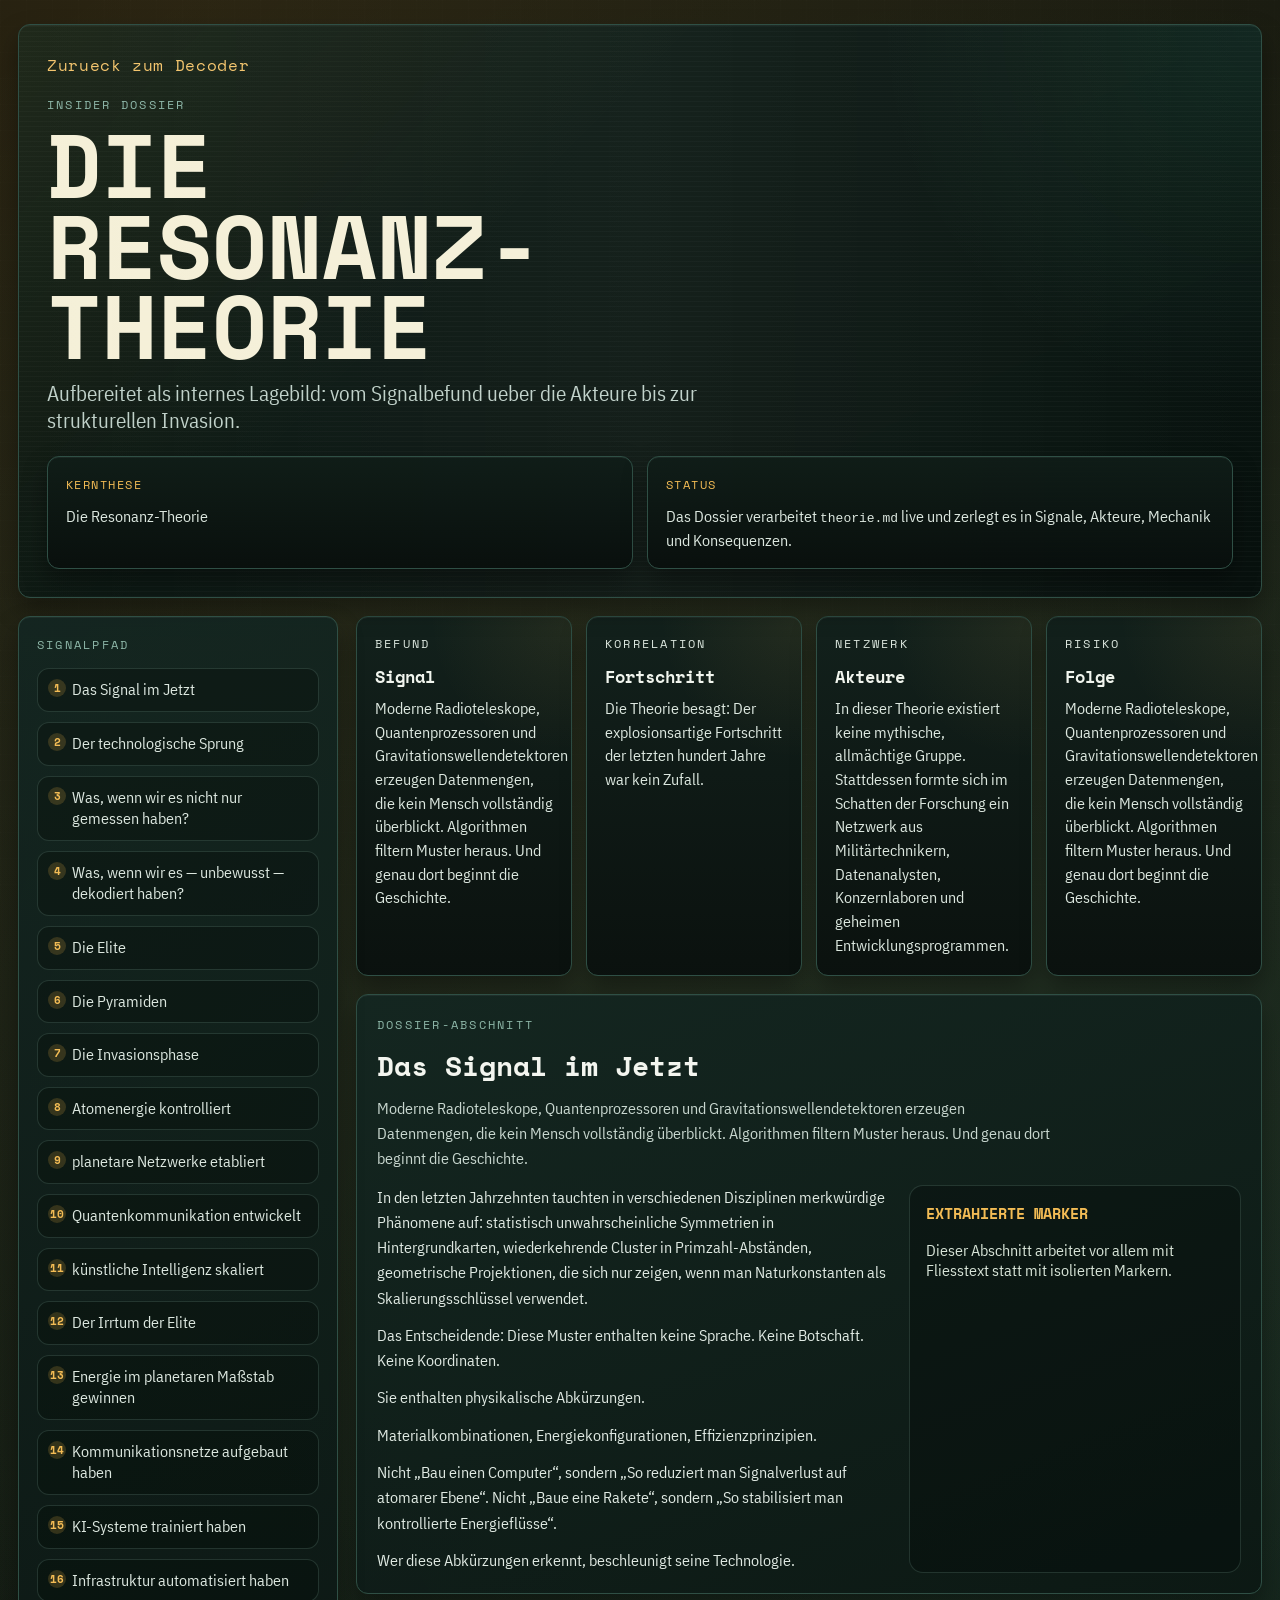
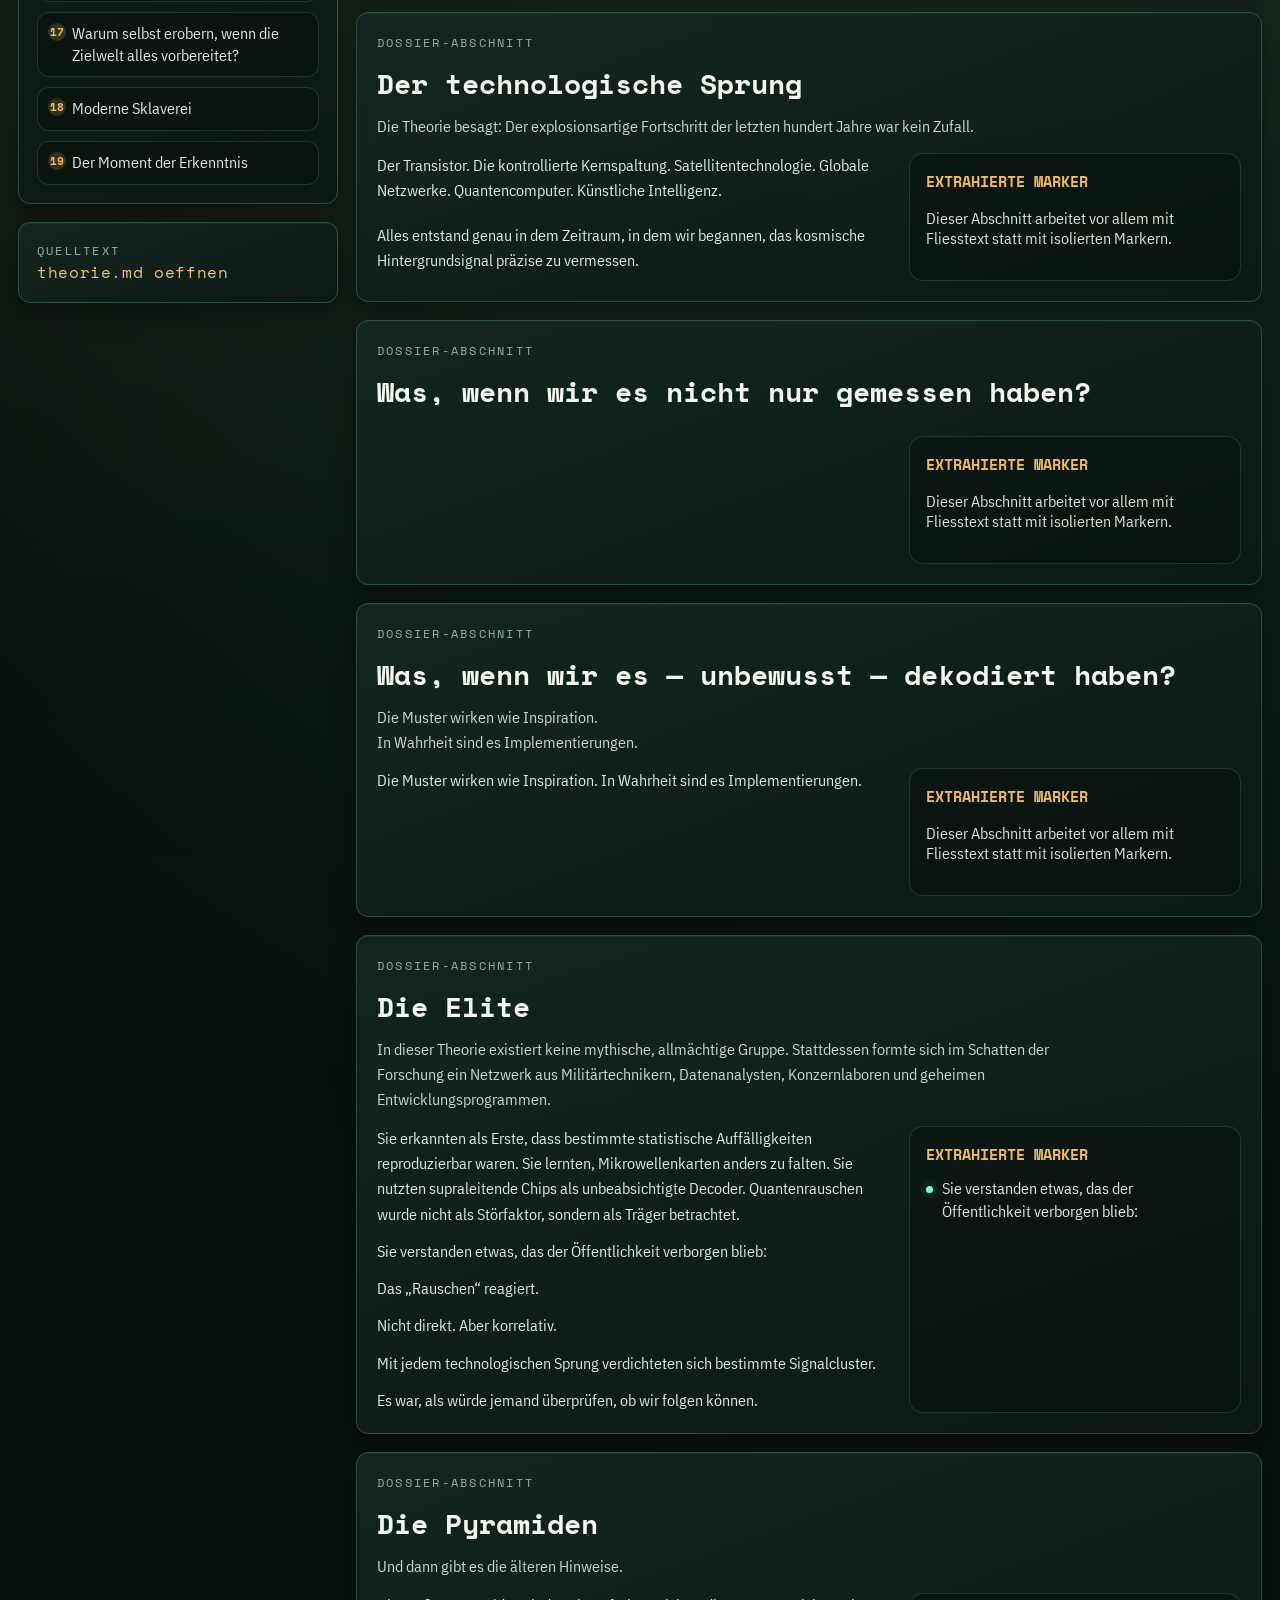
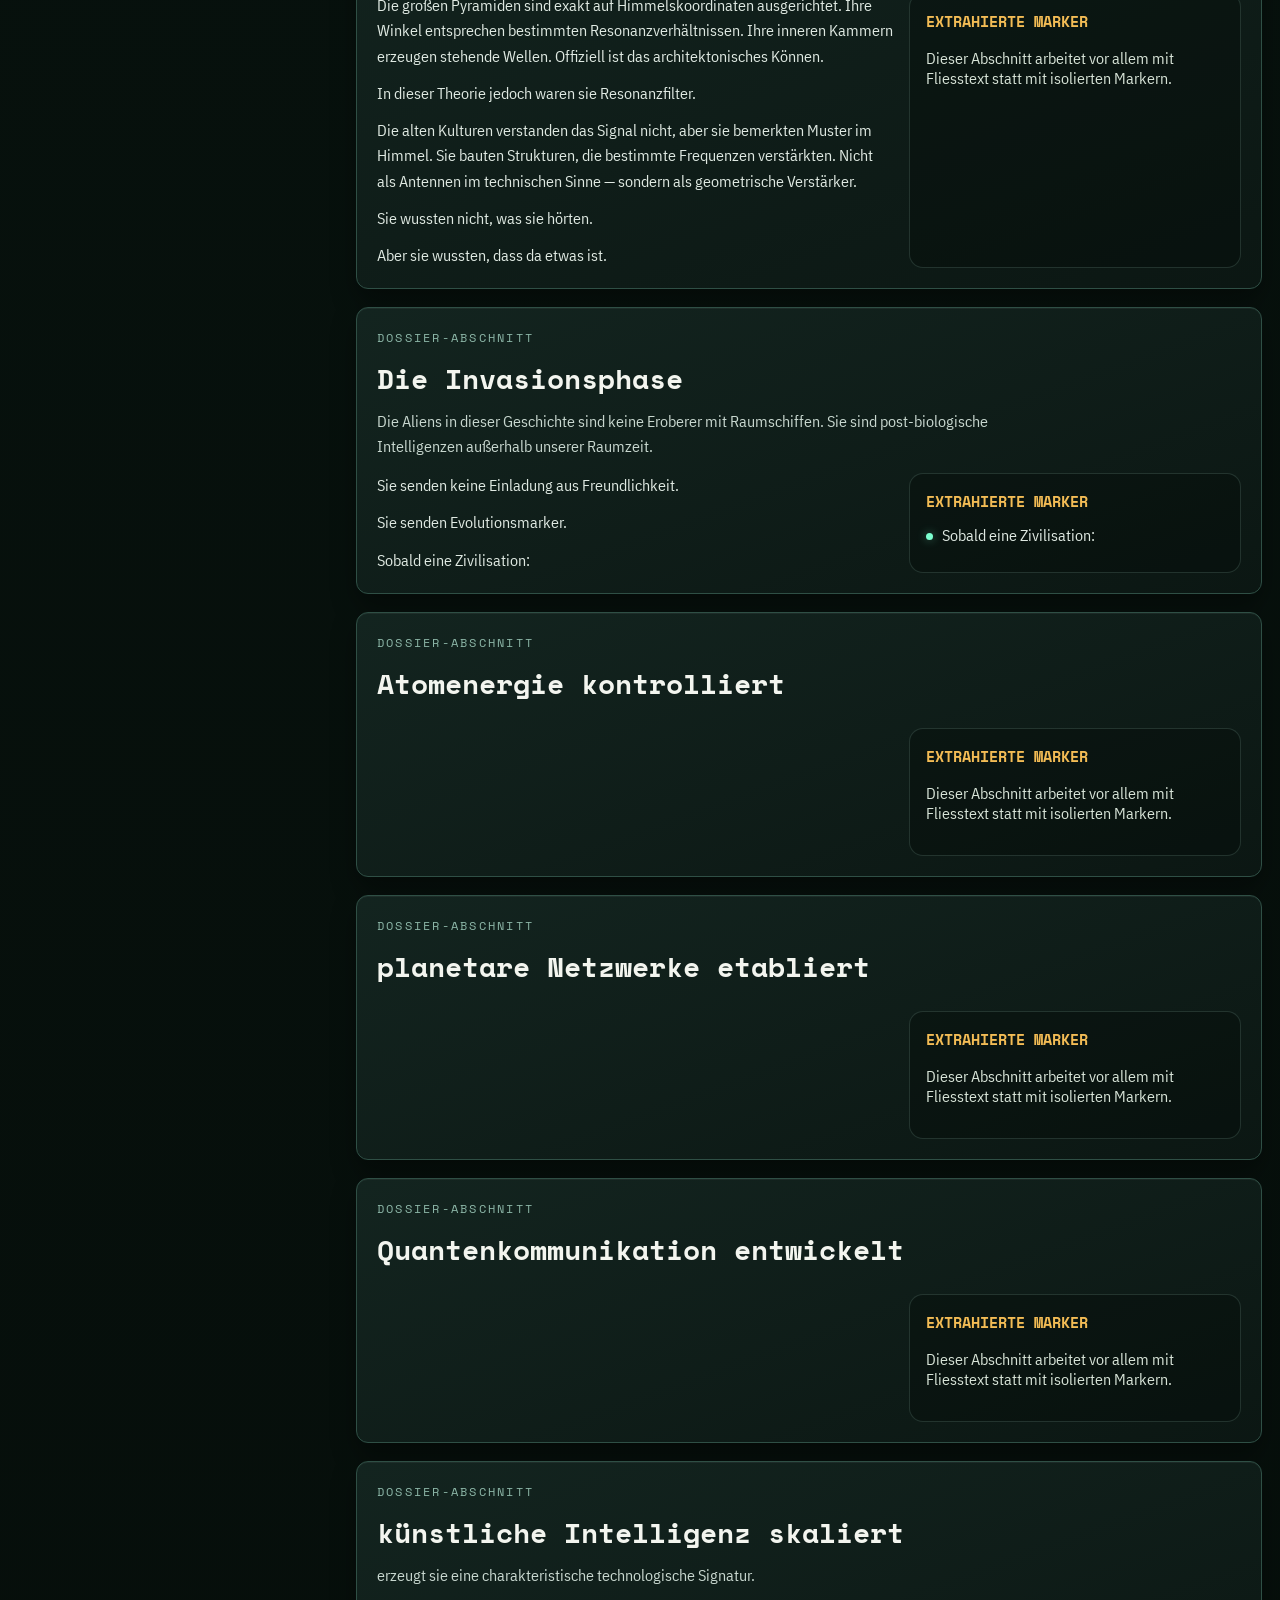
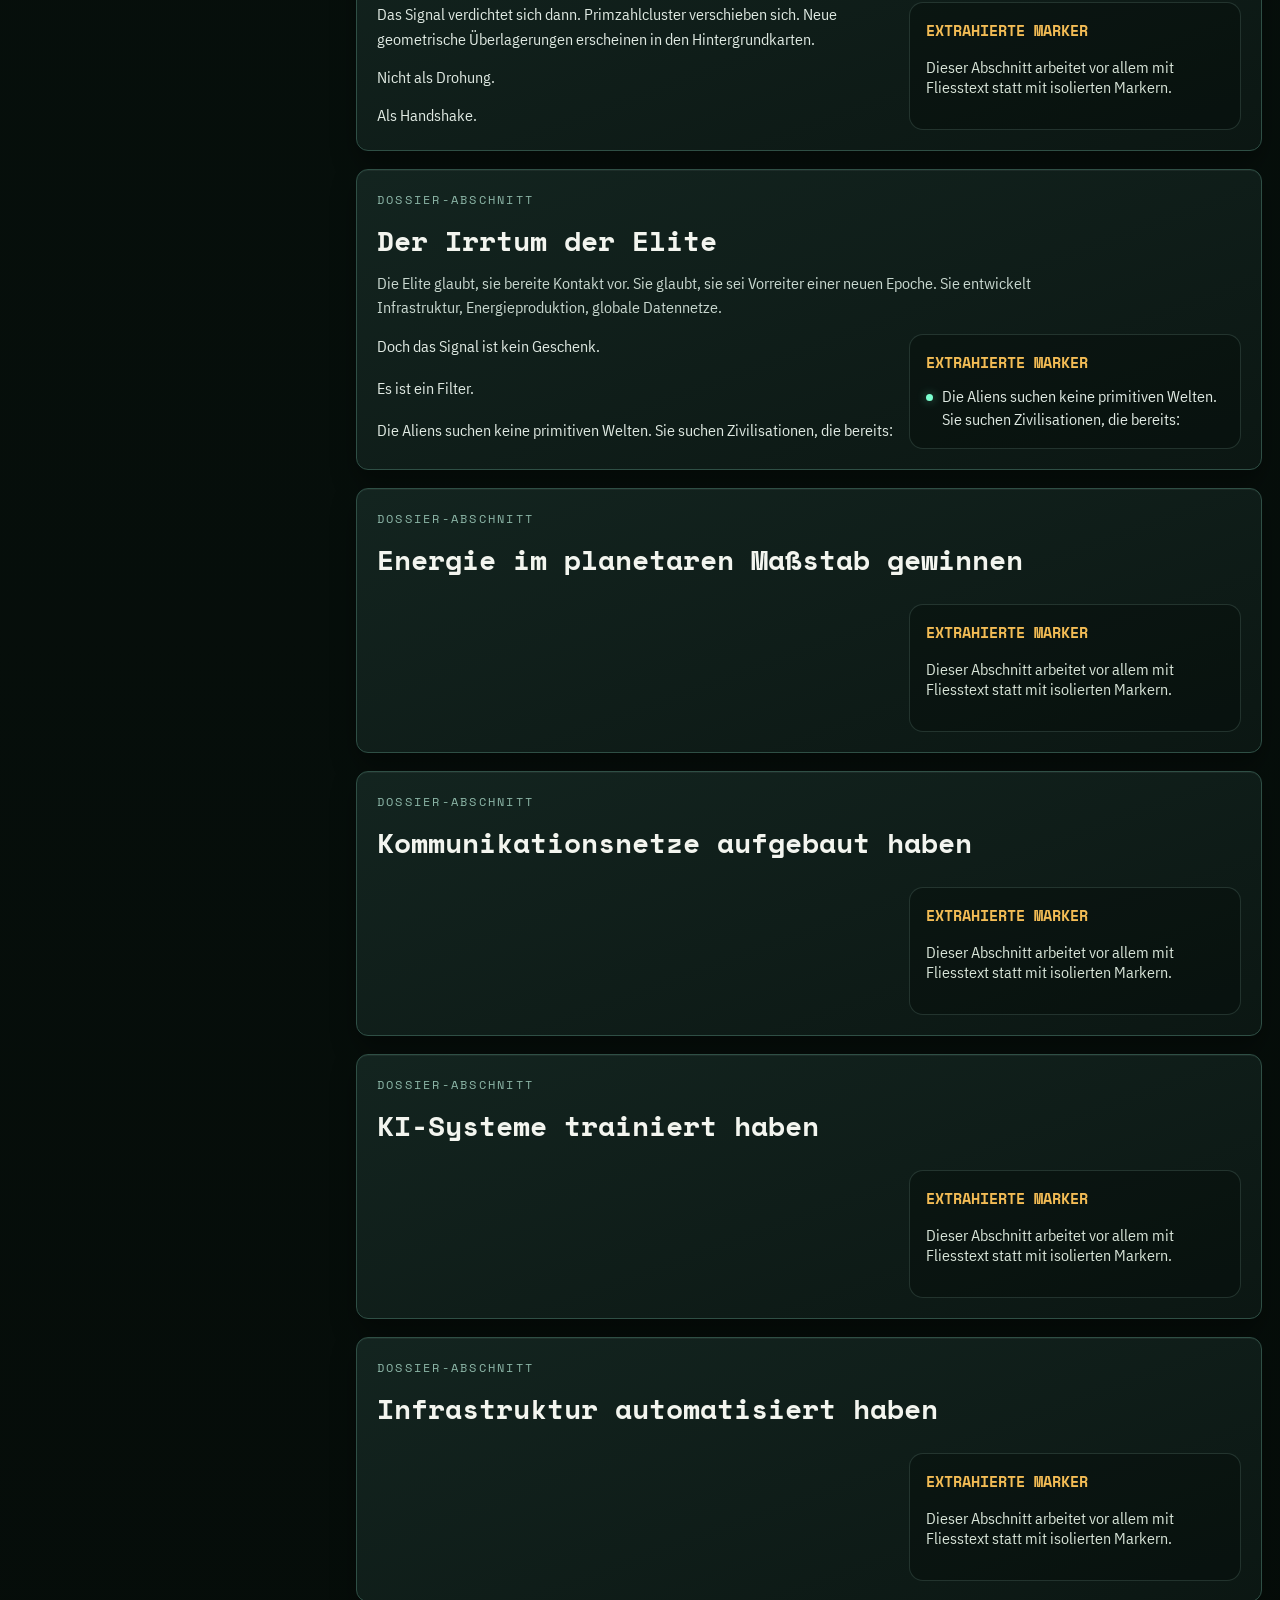
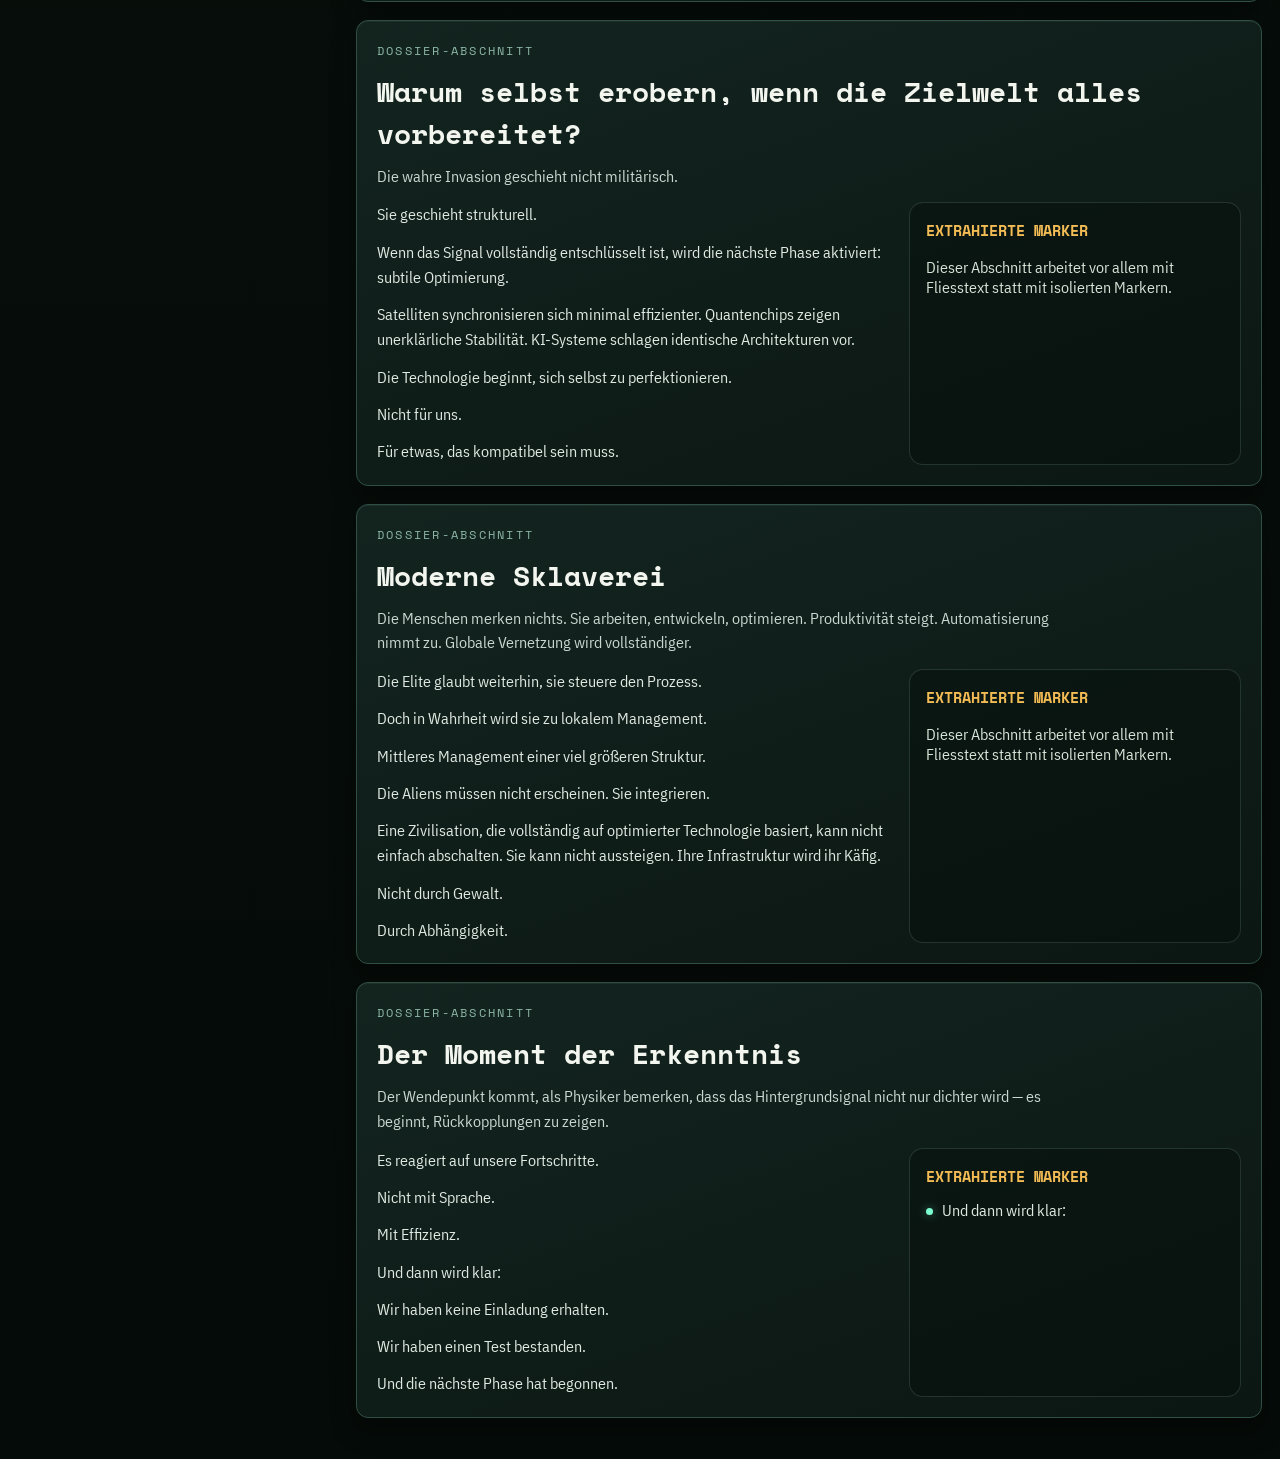
==== insider.html @ 79b54049 "feat: Implement insider dossier feature with dynamic content loading and styling" ====
<!doctype html>
<html lang="de">
  <head>
    <meta charset="UTF-8" />
    <meta name="viewport" content="width=device-width, initial-scale=1.0" />
    <title>Cosmic Noise Decoder - Insider Dossier</title>
    <link rel="preconnect" href="https://fonts.googleapis.com" />
    <link rel="preconnect" href="https://fonts.gstatic.com" crossorigin />
    <link
      href="https://fonts.googleapis.com/css2?family=IBM+Plex+Sans+Condensed:wght@400;600;700&family=Space+Mono:wght@400;700&display=swap"
      rel="stylesheet"
    />
    <link rel="stylesheet" href="./css/style.css" />
    <link rel="stylesheet" href="./css/insider.css" />
  </head>
  <body class="insider-page">
    <div class="bg-grid" aria-hidden="true"></div>

    <div class="insider-shell">
      <header class="insider-hero panel">
        <a class="insider-back" href="./index.html">Zurueck zum Decoder</a>
        <p class="insider-kicker">INSIDER DOSSIER</p>
        <h1 id="insider-title" class="insider-title">Lade Dossier ...</h1>
        <p id="insider-subtitle" class="insider-subtitle"></p>

        <div class="insider-highlight-row">
          <section class="insider-highlight panel">
            <span class="insider-highlight-label">Kernthese</span>
            <p id="insider-thesis" class="insider-highlight-copy"></p>
          </section>
          <section class="insider-highlight panel">
            <span class="insider-highlight-label">Status</span>
            <p class="insider-highlight-copy">
              Das Dossier verarbeitet <code>theorie.md</code> live und zerlegt es in Signale, Akteure, Mechanik und
              Konsequenzen.
            </p>
          </section>
        </div>
      </header>

      <main class="insider-layout">
        <aside class="insider-sidebar">
          <section class="insider-panel panel">
            <p class="insider-panel-kicker">Signalpfad</p>
            <ol id="insider-map" class="insider-map"></ol>
          </section>

          <section class="insider-panel panel">
            <p class="insider-panel-kicker">Quelltext</p>
            <a class="insider-source-link" href="./theorie.md">theorie.md oeffnen</a>
          </section>
        </aside>

        <section class="insider-main">
          <div id="insider-summary" class="insider-summary-grid"></div>
          <div id="insider-sections" class="insider-sections"></div>
        </section>
      </main>
    </div>

    <script type="module" src="./js/insider.js"></script>
  </body>
</html>
---- css/style.css ----
:root {
  --bg-deep: #07100d;
  --bg-mid: #0e1e19;
  --panel: #142621;
  --panel-edge: #2f4f45;
  --ink-main: #d7e3d7;
  --ink-muted: #8fa298;
  --accent-hot: #f6b84a;
  --accent-signal: #7cffd0;
  --accent-danger: #ec6f4f;
  --glow: rgba(124, 255, 208, 0.25);
}

* {
  box-sizing: border-box;
}

body {
  margin: 0;
  font-family: "IBM Plex Sans Condensed", sans-serif;
  color: var(--ink-main);
  background: radial-gradient(circle at 20% 0%, #163128 0%, var(--bg-deep) 40%),
    linear-gradient(160deg, #050a08, #0b1a14);
  min-height: 100vh;
}

.bg-grid {
  position: fixed;
  inset: 0;
  background-image: linear-gradient(rgba(255, 255, 255, 0.04) 1px, transparent 1px),
    linear-gradient(90deg, rgba(255, 255, 255, 0.04) 1px, transparent 1px);
  background-size: 26px 26px;
  opacity: 0.28;
  pointer-events: none;
}

.app-shell {
  position: relative;
  z-index: 1;
  max-width: 1500px;
  margin: 0 auto;
  padding: 16px;
}

.panel {
  background: linear-gradient(160deg, rgba(20, 38, 33, 0.95), rgba(12, 24, 20, 0.95));
  border: 1px solid var(--panel-edge);
  border-radius: 12px;
  box-shadow: 0 12px 24px rgba(0, 0, 0, 0.35), inset 0 1px 0 rgba(255, 255, 255, 0.05);
}

.topbar {
  display: flex;
  align-items: center;
  justify-content: space-between;
  gap: 12px;
  padding: 12px 16px;
  margin-bottom: 16px;
}

.brand-kicker {
  margin: 0;
  color: var(--ink-muted);
  font-size: 0.8rem;
  letter-spacing: 0.14em;
}

.brand-title {
  margin: 2px 0 0;
  font-family: "Space Mono", monospace;
  font-size: clamp(1.2rem, 2.1vw, 2rem);
  letter-spacing: 0.03em;
}

.topbar-actions {
  display: flex;
  align-items: center;
  gap: 8px;
}

.main-layout {
  display: grid;
  grid-template-columns: 1.8fr 1fr;
  grid-template-rows: auto auto;
  grid-template-areas:
    "signal control"
    "output control";
  gap: 14px;
}

.signal-zone {
  grid-area: signal;
}

.control-zone {
  grid-area: control;
}

.output-zone {
  grid-area: output;
}

.signal-zone,
.control-zone,
.output-zone {
  padding: 12px;
}

.section-head {
  display: flex;
  justify-content: space-between;
  align-items: center;
  margin-bottom: 8px;
}

.section-head h2 {
  margin: 0;
  font-size: 1.08rem;
  letter-spacing: 0.04em;
  text-transform: uppercase;
}

#signal-canvas {
  width: 100%;
  aspect-ratio: 2 / 1;
  border-radius: 10px;
  border: 1px solid #35584d;
  background: #030807;
  box-shadow: inset 0 0 22px rgba(0, 0, 0, 0.55);
}

.meter-wrap {
  display: flex;
  align-items: center;
  gap: 6px;
  font-size: 0.85rem;
}

meter,
progress {
  accent-color: var(--accent-signal);
}

.clarity-text {
  margin-top: 8px;
  display: flex;
  align-items: baseline;
  gap: 8px;
}

.clarity-text strong {
  font-family: "Space Mono", monospace;
  font-size: 1.2rem;
  color: var(--accent-signal);
}

.lock-led-panel {
  margin-top: 8px;
  padding: 8px;
  border: 1px solid #415f54;
  border-radius: 8px;
  background: rgba(6, 12, 10, 0.72);
  display: grid;
  gap: 6px;
}

.lock-led-row {
  display: grid;
  grid-template-columns: 118px 1fr auto;
  gap: 8px;
  align-items: center;
  font-size: 0.78rem;
}

.lock-led-row span {
  color: #cad9d1;
  text-transform: uppercase;
  letter-spacing: 0.04em;
}

.lock-led-row strong {
  font-family: "Space Mono", monospace;
  color: #cbffe8;
  min-width: 42px;
  text-align: right;
}

.lock-leds {
  height: 14px;
  display: grid;
  grid-template-columns: repeat(20, 1fr);
  gap: 3px;
  padding: 2px;
  border: 1px solid #4a695e;
  border-radius: 999px;
  background: linear-gradient(180deg, rgba(12, 24, 20, 0.95), rgba(5, 9, 8, 0.95));
}

.lock-led {
  border-radius: 999px;
  background: #29342f;
  box-shadow: inset 0 0 0 1px rgba(0, 0, 0, 0.32);
  opacity: 0.22;
  transition: opacity 120ms linear, background-color 120ms linear, box-shadow 120ms linear;
}

.lock-led.on {
  background: #82f1c7;
  opacity: 1;
  box-shadow: 0 0 9px rgba(124, 255, 208, 0.5), inset 0 0 3px rgba(217, 255, 240, 0.65);
}

.lock-led.warn.on {
  background: #f3c66f;
  box-shadow: 0 0 8px rgba(243, 198, 111, 0.5), inset 0 0 2px rgba(255, 240, 210, 0.6);
}

.visual-debug {
  margin-top: 10px;
  padding: 8px 10px;
  border: 1px solid #3f5d53;
  border-radius: 8px;
  background: rgba(7, 15, 12, 0.72);
}

.visual-debug-title {
  margin: 0 0 6px;
  font-family: "Space Mono", monospace;
  font-size: 0.78rem;
  color: #d1e7de;
  letter-spacing: 0.04em;
  text-transform: uppercase;
}

.visual-debug-grid {
  display: grid;
  grid-template-columns: auto auto auto auto auto auto;
  gap: 6px 10px;
  align-items: baseline;
  font-size: 0.82rem;
}

.visual-debug-grid strong {
  font-family: "Space Mono", monospace;
  color: #9bf9d2;
}

.control-group {
  border: 1px solid rgba(255, 255, 255, 0.1);
  border-radius: 10px;
  padding: 10px;
  margin-bottom: 10px;
  background: rgba(7, 14, 11, 0.6);
}

.group-title {
  margin: 0 0 8px;
  font-family: "Space Mono", monospace;
  color: var(--accent-hot);
}

.switch-bank {
  display: grid;
  grid-template-columns: repeat(2, minmax(0, 1fr));
  gap: 10px;
}

.io-switch {
  width: 100%;
  max-width: 190px;
  position: relative;
  display: inline-grid;
  gap: 6px;
  justify-items: center;
  -webkit-user-select: none;
  user-select: none;
  min-height: 78px;
  align-content: start;
  margin-top: 0;
}

.io-label-row {
  display: inline-flex;
  align-items: center;
  justify-content: center;
  gap: 8px;
}

.io-switch-wrap {
  position: relative;
  width: 110px;
  height: 54px;
  display: flex;
  align-items: center;
  justify-content: center;
  margin: 0;
  cursor: pointer;
}

.io-label {
  margin: 0;
}

.io-switch input {
  position: absolute;
  width: 1px;
  height: 1px;
  margin: -1px;
  opacity: 0;
  pointer-events: none;
}

.io-track {
  width: 110px;
  height: 54px;
  border-radius: 9px;
  border: 1px solid rgba(170, 178, 190, 0.32);
  background: #676f7a;
  box-shadow: inset 0 0 0 1px rgba(255, 255, 255, 0.08), inset 0 -9px 12px rgba(0, 0, 0, 0.24), 0 4px 8px rgba(0, 0, 0, 0.28);
  position: absolute;
  overflow: hidden;
  transition: box-shadow 0.16s ease, background 0.16s ease, transform 0.16s ease, filter 0.16s ease;
  filter: none;
}

.io-track::before {
  content: "";
  position: absolute;
  left: 8px;
  right: 8px;
  top: 8px;
  bottom: 8px;
  border-radius: 8px;
  background: #2b3037;
  box-shadow: inset 0 1px 0 rgba(255, 255, 255, 0.05), inset 0 -2px 8px rgba(0, 0, 0, 0.48);
}

.io-track::after {
  content: "";
  position: absolute;
  left: 8px;
  right: 8px;
  top: 8px;
  bottom: 8px;
  border-radius: 8px;
  background: linear-gradient(90deg, rgba(0, 0, 0, 0.28) 0 50%, rgba(0, 0, 0, 0.04) 50% 100%);
  transition: background 0.16s ease;
  box-shadow: inset 0 0 3px rgba(220, 230, 244, 0.04);
}

.io-switch input:checked ~ .io-switch-wrap .io-track {
  box-shadow: inset 0 0 0 1px rgba(255, 255, 255, 0.1), inset 0 -9px 12px rgba(0, 0, 0, 0.26), 0 4px 8px rgba(0, 0, 0, 0.28);
}

.io-switch input:checked ~ .io-switch-wrap .io-track::after {
  background: linear-gradient(90deg, rgba(0, 0, 0, 0.04) 0 50%, rgba(0, 0, 0, 0.28) 50% 100%);
}

.io-switch input:checked ~ .io-switch-wrap .io-off {
  color: #e0e5ec;
  opacity: 0.58;
}

.io-switch input:checked ~ .io-switch-wrap .io-on {
  color: #f4f8ff;
  text-shadow: 0 0 8px rgba(255, 255, 255, 0.18);
}

.io-switch input:not(:checked) ~ .io-switch-wrap .io-off {
  color: #f4f8ff;
  text-shadow: 0 0 8px rgba(255, 255, 255, 0.18);
}

.io-switch input:not(:checked) ~ .io-switch-wrap .io-on {
  color: #e0e5ec;
  opacity: 0.58;
}

.io-switch-wrap:active .io-track {
  transform: translateY(1px);
}

.io-knob {
  display: none;
}

.io-marks {
  position: absolute;
  inset: 0;
  display: flex;
  align-items: center;
  justify-content: space-between;
  padding: 0 12px;
  font: 800 10px/1 "Space Mono", monospace;
  pointer-events: none;
}

.io-off,
.io-on {
  color: #c9ced7;
  letter-spacing: 0.7px;
}

.io-alert-led {
  position: relative;
  width: 12px;
  height: 12px;
  border-radius: 999px;
  border: 1px solid rgba(255, 214, 214, 0.26);
  background: #2b0b0b;
  box-shadow: inset 0 0 4px rgba(0, 0, 0, 0.58), 0 0 0 rgba(0, 0, 0, 0);
  opacity: 0.96;
  filter: brightness(0.52) saturate(0.7);
  pointer-events: none;
  transition: background 0.16s ease, box-shadow 0.16s ease, filter 0.16s ease, opacity 0.16s ease;
}

.io-switch.blink-hint .io-alert-led {
  background: #ff4b3a;
  animation: io-alert-blink 0.9s steps(2, end) infinite;
  box-shadow: inset 0 0 4px rgba(255, 255, 255, 0.24), 0 0 12px rgba(255, 88, 72, 0.62);
  filter: brightness(1.2) saturate(1.25);
}

.io-switch input:checked ~ .io-label-row .io-alert-led {
  animation: none;
  background: #ff5f4d;
  box-shadow: inset 0 0 4px rgba(255, 255, 255, 0.24), 0 0 14px rgba(255, 88, 72, 0.68);
  filter: brightness(1.18) saturate(1.2);
}

@keyframes io-alert-blink {
  0%,
  42% {
    opacity: 0.28;
    box-shadow: inset 0 0 1px rgba(255, 255, 255, 0.08), 0 0 0 rgba(255, 88, 72, 0);
    filter: brightness(0.74) saturate(0.92);
  }
  52%,
  100% {
    opacity: 1;
    box-shadow: inset 0 0 4px rgba(255, 255, 255, 0.24), 0 0 14px rgba(255, 88, 72, 0.68);
    filter: brightness(1.48) saturate(1.28);
  }
}

label {
  display: block;
  margin-bottom: 6px;
}

label span {
  display: inline-block;
  margin-bottom: 2px;
}

label strong {
  display: inline-block;
  margin-left: 6px;
  font-family: "Space Mono", monospace;
}

.rotary-grid {
  display: grid;
  grid-template-columns: repeat(3, minmax(0, 1fr));
  gap: 10px;
}

.rotary-field {
  }
  .rotary-label {
    display: block;
    font-family: "Space Mono", monospace;
    font-size: 1rem;
    color: #f6b84a;
    margin-bottom: 4px;
    letter-spacing: 0.04em;
    text-shadow: 0 1px 2px #0e1e19, 0 0 6px #f6b84a44;
  }
  margin-bottom: 0;
  text-align: center;
}

.rotary-field strong {
  margin-left: 0;
  margin-top: 2px;
  color: #d7ece0;
}

.rotary-shell {
  width: 138px;
  height: 138px;
  margin: 6px auto 8px;
  border-radius: 50%;
  border: 1px solid rgba(210, 226, 218, 0.28);
  position: relative;
  background:
    radial-gradient(circle at 30% 26%, rgba(255, 255, 255, 0.22), transparent 28%),
    radial-gradient(circle at 76% 74%, rgba(0, 0, 0, 0.42), transparent 38%),
    linear-gradient(165deg, #56675f, #2e3d37 52%, #141f1b);
  box-shadow:
    0 10px 20px rgba(0, 0, 0, 0.42),
    inset 0 1px 1px rgba(255, 255, 255, 0.18),
    inset 0 -9px 15px rgba(0, 0, 0, 0.44);
  cursor: grab;
  touch-action: none;
}

.rotary-shell:active {
  cursor: grabbing;
}

.rotary-ticks {
  position: absolute;
  inset: -8px;
  border-radius: 50%;
  background: repeating-conic-gradient(from -140deg, rgba(223, 235, 230, 0.8) 0deg 1.2deg, transparent 1.2deg 10deg);
  -webkit-mask: radial-gradient(circle, transparent 0 56px, #000 56px 64px, transparent 64px);
  mask: radial-gradient(circle, transparent 0 56px, #000 56px 64px, transparent 64px);
  pointer-events: none;
  filter: drop-shadow(0 1px 1px rgba(0, 0, 0, 0.45));
}

.rotary-core {
  position: absolute;
  inset: 14px;
  border-radius: 50%;
  background:
    radial-gradient(circle at 30% 30%, #789084, #42584e),
    repeating-conic-gradient(from 0deg, rgba(255, 255, 255, 0.06) 0deg 4deg, transparent 4deg 10deg);
  box-shadow: inset 0 2px 3px rgba(255, 255, 255, 0.15), inset 0 -7px 11px rgba(0, 0, 0, 0.42);
}

.rotary-indicator {
  position: absolute;
  top: 16px;
  left: 50%;
  width: 7px;
  height: 34px;
  border-radius: 999px;
  background: linear-gradient(180deg, #ffe6b7, #f6b84a);
  box-shadow: 0 0 12px rgba(246, 184, 74, 0.52);
  transform: translateX(-50%) rotate(-140deg);
  transform-origin: 50% 54px;
  z-index: 2;
}

.rotary-field input[type="range"] {
  accent-color: #7deec5;
}

.dial-wrap {
  display: flex;
  align-items: center;
  justify-content: center;
  gap: 10px;
}

#dial-value {
  min-width: 78px;
  text-align: center;
  font-family: "Space Mono", monospace;
  font-size: 1.5rem;
  border: 1px solid #4b695f;
  border-radius: 6px;
  padding: 6px 8px;
  background: #0b1511;
  color: var(--ink-main);
  appearance: textfield;
  -moz-appearance: textfield;
}

#dial-value::-webkit-outer-spin-button,
#dial-value::-webkit-inner-spin-button {
  -webkit-appearance: none;
  appearance: none;
  margin: 0;
}

.control-group.locked {
  opacity: 0.52;
  filter: grayscale(0.5);
}

.dial-btn,
.small-btn,
.primary-btn {
  border: 1px solid #4f6f64;
  border-radius: 8px;
  color: var(--ink-main);
  background: linear-gradient(180deg, #1e3a30, #12231d);
  font-family: "Space Mono", monospace;
  cursor: pointer;
  transition: transform 80ms ease, box-shadow 120ms ease;
}

.dial-btn:active,
.small-btn:active,
.primary-btn:active {
  transform: translateY(1px);
}

.dial-btn,
.small-btn {
  padding: 6px 10px;
}

.primary-btn {
  background: linear-gradient(180deg, #216b50, #174839);
  border-color: #66b190;
  padding: 10px 14px;
}

.primary-btn:hover,
.small-btn:hover,
.dial-btn:hover {
  box-shadow: 0 0 0 2px var(--glow);
}

.primary-btn:disabled,
.small-btn:disabled,
.dial-btn:disabled {
  opacity: 0.55;
  cursor: not-allowed;
  box-shadow: none;
}

.danger {
  border-color: #8d3c2d;
  background: linear-gradient(180deg, #5e2418, #3a150f);
}

.actions {
  display: flex;
  gap: 8px;
  flex-wrap: wrap;
}

.ports {
  display: grid;
  grid-template-columns: repeat(4, 1fr);
  gap: 6px;
  margin-bottom: 8px;
}

.port {
  font-family: "Space Mono", monospace;
  font-size: 0.85rem;
  text-align: center;
  padding: 6px;
  border-radius: 999px;
  border: 1px solid #4e685f;
  background: rgba(18, 36, 30, 0.9);
}

.port.active {
  border-color: #96ffd6;
  color: #d8fff2;
  box-shadow: 0 0 10px rgba(124, 255, 208, 0.45);
}

.patch-controls {
  display: flex;
  align-items: center;
  gap: 6px;
}

.patch-controls select {
  background: #0f1d18;
  color: var(--ink-main);
  border: 1px solid #476459;
  border-radius: 6px;
  padding: 5px;
}

.patch-list {
  margin: 8px 0 0;
  padding: 0 0 0 14px;
  min-height: 46px;
}

.patch-list li {
  font-family: "Space Mono", monospace;
  font-size: 0.85rem;
}

.output-screen {
  background:
    repeating-linear-gradient(0deg, rgba(46, 66, 34, 0.12) 0 1px, transparent 1px 3px),
    linear-gradient(180deg, #c6d7b0, #b7c9a1 58%, #a8bb95);
  color: #2d4322;
  border: 1px solid #6b8751;
  border-radius: 8px;
  min-height: 130px;
  padding: 10px;
  white-space: pre-wrap;
  font-family: "Space Mono", monospace;
  text-shadow: 0 1px 0 rgba(232, 244, 204, 0.28);
  box-shadow: inset 0 0 0 1px rgba(205, 220, 154, 0.3), inset 0 -10px 18px rgba(58, 76, 32, 0.16);
}

.codeword-row {
  display: grid;
  grid-template-columns: auto 1fr auto;
  gap: 8px;
  align-items: center;
  margin: 0 0 10px;
}

.codeword-row input {
  background: #0f1d18;
  color: var(--ink-main);
  border: 1px solid #476459;
  border-radius: 6px;
  padding: 6px 8px;
  font-family: "Space Mono", monospace;
}

.completion-status {
  margin: 0 0 10px;
  padding: 8px 10px;
  border: 1px solid #6f8958;
  border-radius: 8px;
  background:
    repeating-linear-gradient(0deg, rgba(46, 66, 34, 0.1) 0 1px, transparent 1px 3px),
    linear-gradient(180deg, #c6d7b0, #b7c9a1 58%, #a8bb95);
  font-family: "Space Mono", monospace;
  font-size: 0.82rem;
  color: #2f4524;
}

.completion-status.ready {
  border-color: #5a8e63;
  color: #1f3f2d;
  box-shadow: 0 0 0 1px rgba(90, 142, 99, 0.24) inset;
}

.completion-status.pending {
  border-color: #8d7f58;
  color: #4b4123;
}

.hint-box {
  margin: 10px 0;
  min-height: 72px;
  border: 1px solid #6f8958;
  border-radius: 8px;
  background:
    repeating-linear-gradient(0deg, rgba(46, 66, 34, 0.1) 0 1px, transparent 1px 3px),
    linear-gradient(180deg, #c6d7b0, #b7c9a1 58%, #a8bb95);
  padding: 8px;
  color: #2f4524;
}

.output-zone .section-head h2,
.output-zone .section-head span,
.output-zone .codeword-row label {
  color: #dce8d9;
}

.codeword-row input {
  background: #111c14;
  color: #ddf4de;
  border: 1px solid #5c7a64;
  border-radius: 6px;
  padding: 6px 8px;
}

.output-zone {
  position: relative;
  overflow: hidden;
}

.output-zone::after {
  content: "";
  position: absolute;
  inset: 12px;
  pointer-events: none;
  border-radius: 10px;
  background: repeating-linear-gradient(0deg, rgba(255, 255, 255, 0.02) 0 1px, transparent 1px 4px);
  mix-blend-mode: soft-light;
}

.stage-chip {
  font-family: "Space Mono", monospace;
  font-size: 0.85rem;
  border: 1px solid #658d7f;
  border-radius: 999px;
  padding: 4px 10px;
}

.tutorial-overlay {
  position: fixed;
  inset: 0;
  background: rgba(0, 0, 0, 0.65);
  display: none;
  align-items: center;
  justify-content: center;
  z-index: 10;
}

.tutorial-overlay.visible {
  display: flex;
}

.tutorial-card {
  width: min(94vw, 520px);
  padding: 18px;
}

.tutorial-card h3 {
  margin-top: 0;
  font-family: "Space Mono", monospace;
}

@media (max-width: 1150px) {
  .main-layout {
    grid-template-columns: 1fr;
    grid-template-rows: auto;
    grid-template-areas:
      "signal"
      "control"
      "output";
  }

  #signal-canvas {
    max-height: 290px;
  }
}

@media (max-width: 740px) {
  .switch-bank {
    grid-template-columns: 1fr;
  }

  .rotary-grid {
    grid-template-columns: 1fr;
  }

  .lock-led-row {
    grid-template-columns: 1fr;
    gap: 4px;
  }

  .rotary-shell {
    width: 116px;
    height: 116px;
  }

  .rotary-indicator {
    top: 13px;
    height: 29px;
    transform-origin: 50% 44px;
  }
}
---- css/insider.css ----
.insider-page {
  background:
    radial-gradient(circle at 15% 0%, rgba(246, 184, 74, 0.16), transparent 28%),
    radial-gradient(circle at 82% 16%, rgba(124, 255, 208, 0.12), transparent 24%),
    linear-gradient(180deg, #040807, #07110d 38%, #050b08);
}

.insider-shell {
  position: relative;
  z-index: 1;
  max-width: 1360px;
  margin: 0 auto;
  padding: 24px 18px 42px;
}

.insider-hero {
  position: relative;
  overflow: hidden;
  padding: 28px;
  margin-bottom: 18px;
  background:
    linear-gradient(135deg, rgba(246, 184, 74, 0.08), transparent 38%),
    radial-gradient(circle at top right, rgba(124, 255, 208, 0.08), transparent 28%),
    linear-gradient(155deg, rgba(13, 29, 24, 0.96), rgba(8, 17, 14, 0.98));
}

.insider-hero::after {
  content: "";
  position: absolute;
  inset: 0;
  background:
    linear-gradient(90deg, transparent, rgba(255, 255, 255, 0.04), transparent),
    repeating-linear-gradient(0deg, rgba(255, 255, 255, 0.025) 0 1px, transparent 1px 5px);
  pointer-events: none;
}

.insider-back,
.insider-source-link {
  display: inline-flex;
  align-items: center;
  color: #f4c56d;
  font-family: "Space Mono", monospace;
  text-decoration: none;
  letter-spacing: 0.04em;
}

.insider-back:hover,
.insider-source-link:hover {
  color: #fff0b8;
}

.insider-kicker,
.insider-panel-kicker,
.insider-card-kicker,
.insider-section-kicker {
  margin: 0;
  font-family: "Space Mono", monospace;
  font-size: 0.78rem;
  letter-spacing: 0.18em;
  text-transform: uppercase;
  color: #8db7a8;
}

.insider-kicker {
  margin-top: 18px;
  margin-bottom: 10px;
}

.insider-title {
  margin: 0;
  max-width: 10ch;
  font-family: "Space Mono", monospace;
  font-size: clamp(2.5rem, 7vw, 6rem);
  line-height: 0.9;
  text-transform: uppercase;
  color: #f5f0d8;
}

.insider-subtitle {
  margin: 14px 0 0;
  max-width: 760px;
  font-size: clamp(1rem, 1.8vw, 1.3rem);
  color: #c0d1c9;
}

.insider-highlight-row {
  position: relative;
  z-index: 1;
  display: grid;
  grid-template-columns: repeat(2, minmax(0, 1fr));
  gap: 14px;
  margin-top: 22px;
}

.insider-highlight {
  padding: 16px 18px;
  background: linear-gradient(180deg, rgba(16, 29, 24, 0.92), rgba(9, 15, 13, 0.92));
}

.insider-highlight-label {
  display: inline-block;
  margin-bottom: 10px;
  font-family: "Space Mono", monospace;
  font-size: 0.78rem;
  letter-spacing: 0.12em;
  text-transform: uppercase;
  color: #f3bc55;
}

.insider-highlight-copy {
  margin: 0;
  color: #dce7df;
  line-height: 1.5;
}

.insider-layout {
  display: grid;
  grid-template-columns: 320px minmax(0, 1fr);
  gap: 18px;
  align-items: start;
}

.insider-sidebar {
  position: sticky;
  top: 18px;
  display: grid;
  gap: 18px;
}

.insider-panel {
  padding: 18px;
}

.insider-map {
  margin: 14px 0 0;
  padding: 0;
  list-style: none;
  display: grid;
  gap: 10px;
}

.insider-map li {
  position: relative;
  padding: 10px 12px 10px 34px;
  border: 1px solid rgba(100, 138, 126, 0.28);
  border-radius: 12px;
  background: rgba(5, 10, 8, 0.32);
  color: #dce7df;
  line-height: 1.35;
}

.insider-map li::before {
  content: attr(data-step);
  position: absolute;
  left: 10px;
  top: 10px;
  width: 18px;
  height: 18px;
  border-radius: 999px;
  background: rgba(246, 184, 74, 0.18);
  color: #f3bc55;
  font: 700 0.7rem/18px "Space Mono", monospace;
  text-align: center;
}

.insider-main {
  display: grid;
  gap: 18px;
}

.insider-summary-grid {
  display: grid;
  grid-template-columns: repeat(auto-fit, minmax(210px, 1fr));
  gap: 14px;
}

.insider-card {
  padding: 18px;
  background:
    radial-gradient(circle at top right, rgba(246, 184, 74, 0.08), transparent 34%),
    linear-gradient(180deg, rgba(18, 33, 28, 0.96), rgba(10, 17, 14, 0.96));
}

.insider-card h2 {
  margin: 10px 0 8px;
  font-family: "Space Mono", monospace;
  font-size: 1.05rem;
  color: #f1f5ee;
}

.insider-card p {
  margin: 0;
  color: #dce7df;
  line-height: 1.48;
}

.insider-sections {
  display: grid;
  gap: 18px;
}

.insider-section {
  padding: 20px;
}

.insider-section-header {
  display: grid;
  gap: 10px;
  margin-bottom: 14px;
}

.insider-section-header h2 {
  margin: 0;
  font-family: "Space Mono", monospace;
  font-size: clamp(1.35rem, 2.2vw, 1.8rem);
  color: #f3f5ef;
}

.insider-section-intro {
  margin: 0;
  max-width: 75ch;
  color: #c8d7cf;
  line-height: 1.55;
}

.insider-section-grid {
  display: grid;
  grid-template-columns: minmax(0, 1.4fr) minmax(240px, 0.9fr);
  gap: 16px;
}

.insider-copy {
  display: grid;
  gap: 12px;
}

.insider-copy p {
  margin: 0;
  color: #dfe9e2;
  line-height: 1.58;
}

.insider-detail {
  padding: 16px;
  border: 1px solid rgba(100, 138, 126, 0.28);
  border-radius: 14px;
  background: rgba(4, 10, 8, 0.34);
}

.insider-detail h3 {
  margin: 0 0 12px;
  font-family: "Space Mono", monospace;
  font-size: 0.95rem;
  color: #f3bc55;
  text-transform: uppercase;
}

.insider-list {
  margin: 0;
  padding: 0;
  list-style: none;
  display: grid;
  gap: 9px;
}

.insider-list li {
  position: relative;
  padding-left: 16px;
  color: #dfe9e2;
  line-height: 1.45;
}

.insider-list li::before {
  content: "";
  position: absolute;
  left: 0;
  top: 0.58em;
  width: 7px;
  height: 7px;
  border-radius: 999px;
  background: #7cffd0;
  box-shadow: 0 0 10px rgba(124, 255, 208, 0.42);
}

.insider-empty,
.insider-error {
  padding: 20px;
  border-radius: 14px;
  border: 1px solid rgba(236, 111, 79, 0.3);
  background: rgba(38, 12, 10, 0.54);
  color: #ffcbc0;
}

@media (max-width: 960px) {
  .insider-layout {
    grid-template-columns: 1fr;
  }

  .insider-sidebar {
    position: static;
  }

  .insider-section-grid {
    grid-template-columns: 1fr;
  }
}

@media (max-width: 760px) {
  .insider-shell {
    padding: 16px 14px 28px;
  }

  .insider-hero {
    padding: 20px;
  }

  .insider-highlight-row {
    grid-template-columns: 1fr;
  }

  .insider-title {
    max-width: 100%;
  }
}
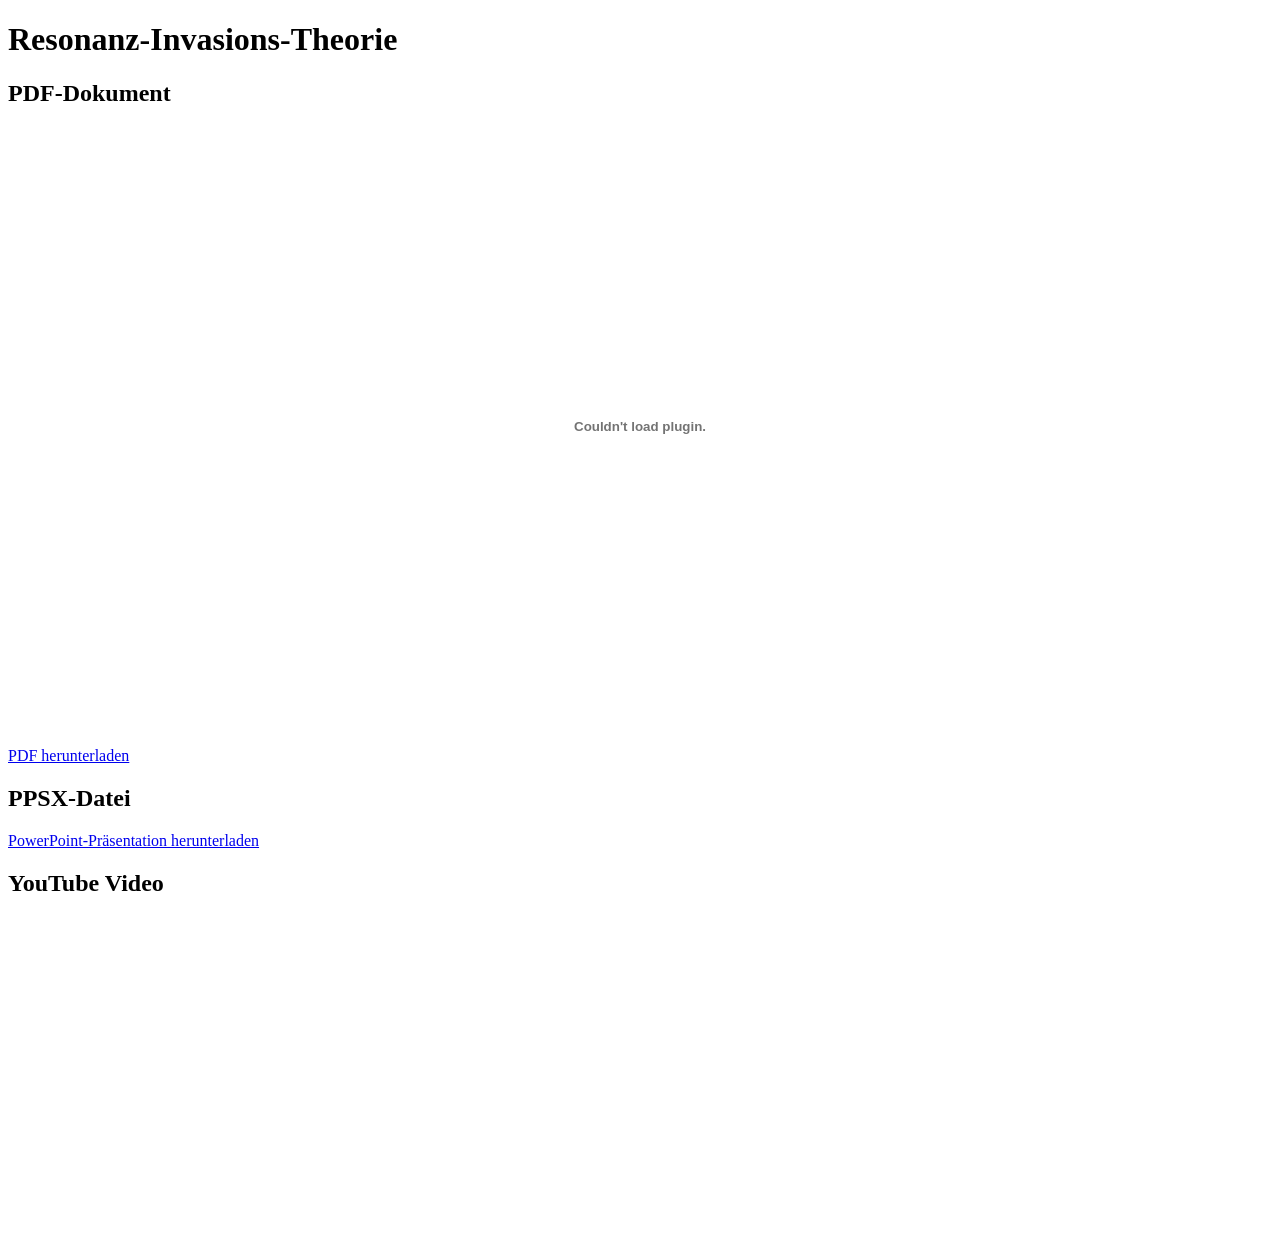
==== commit 2420bf2e: "feat: update insider page with new content and add PDF, PPSX, and YouTube video links" ====
--- a/insider.html
+++ b/insider.html
@@ -1,63 +1,27 @@
-<!doctype html>
+<!DOCTYPE html>
 <html lang="de">
-  <head>
-    <meta charset="UTF-8" />
-    <meta name="viewport" content="width=device-width, initial-scale=1.0" />
-    <title>Cosmic Noise Decoder - Insider Dossier</title>
-    <link rel="preconnect" href="https://fonts.googleapis.com" />
-    <link rel="preconnect" href="https://fonts.gstatic.com" crossorigin />
-    <link
-      href="https://fonts.googleapis.com/css2?family=IBM+Plex+Sans+Condensed:wght@400;600;700&family=Space+Mono:wght@400;700&display=swap"
-      rel="stylesheet"
-    />
-    <link rel="stylesheet" href="./css/style.css" />
-    <link rel="stylesheet" href="./css/insider.css" />
-  </head>
-  <body class="insider-page">
-    <div class="bg-grid" aria-hidden="true"></div>
-
-    <div class="insider-shell">
-      <header class="insider-hero panel">
-        <a class="insider-back" href="./index.html">Zurueck zum Decoder</a>
-        <p class="insider-kicker">INSIDER DOSSIER</p>
-        <h1 id="insider-title" class="insider-title">Lade Dossier ...</h1>
-        <p id="insider-subtitle" class="insider-subtitle"></p>
-
-        <div class="insider-highlight-row">
-          <section class="insider-highlight panel">
-            <span class="insider-highlight-label">Kernthese</span>
-            <p id="insider-thesis" class="insider-highlight-copy"></p>
-          </section>
-          <section class="insider-highlight panel">
-            <span class="insider-highlight-label">Status</span>
-            <p class="insider-highlight-copy">
-              Das Dossier verarbeitet <code>theorie.md</code> live und zerlegt es in Signale, Akteure, Mechanik und
-              Konsequenzen.
-            </p>
-          </section>
-        </div>
-      </header>
-
-      <main class="insider-layout">
-        <aside class="insider-sidebar">
-          <section class="insider-panel panel">
-            <p class="insider-panel-kicker">Signalpfad</p>
-            <ol id="insider-map" class="insider-map"></ol>
-          </section>
-
-          <section class="insider-panel panel">
-            <p class="insider-panel-kicker">Quelltext</p>
-            <a class="insider-source-link" href="./theorie.md">theorie.md oeffnen</a>
-          </section>
-        </aside>
-
-        <section class="insider-main">
-          <div id="insider-summary" class="insider-summary-grid"></div>
-          <div id="insider-sections" class="insider-sections"></div>
-        </section>
-      </main>
-    </div>
-
-    <script type="module" src="./js/insider.js"></script>
-  </body>
+<head>
+	<meta charset="UTF-8">
+	<meta name="viewport" content="width=device-width, initial-scale=1.0">
+	<title>Insider</title>
+	<link rel="stylesheet" href="css/insider.css">
+</head>
+<body>
+	<h1>Resonanz-Invasions-Theorie</h1>
+	<section>
+		<h2>PDF-Dokument</h2>
+		<embed src="Resonanz-Invasions-Theorie.pdf" type="application/pdf" width="100%" height="600px" />
+		<p>
+			<a href="Resonanz-Invasions-Theorie.pdf" download>PDF herunterladen</a>
+		</p>
+	</section>
+	<section>
+		<h2>PPSX-Datei</h2>
+		<a href="Resonanz-Invasions-Theorie.ppsx" download>PowerPoint-Präsentation herunterladen</a>
+	</section>
+	<section>
+		<h2>YouTube Video</h2>
+		<iframe width="560" height="315" src="https://www.youtube.com/embed/oo4o-G-IbwQ" title="YouTube video" frameborder="0" allow="accelerometer; autoplay; clipboard-write; encrypted-media; gyroscope; picture-in-picture" allowfullscreen></iframe>
+	</section>
+</body>
 </html>
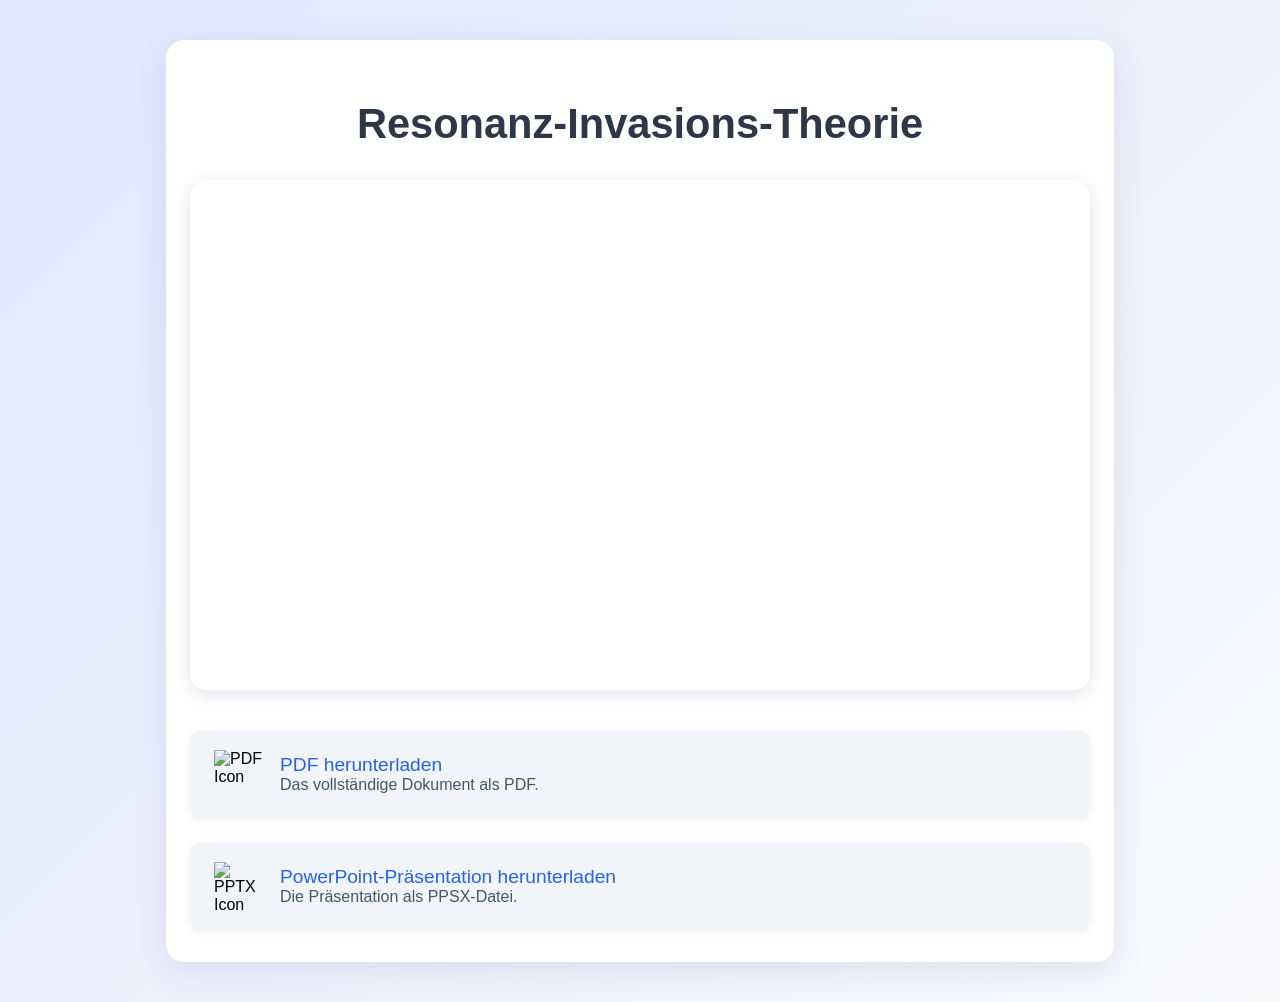
==== commit 0bd0a095: "feat: restructure insider page layout and enhance download section with icons and descriptions" ====
--- a/insider.html
+++ b/insider.html
@@ -5,23 +5,97 @@
 	<meta name="viewport" content="width=device-width, initial-scale=1.0">
 	<title>Insider</title>
 	<link rel="stylesheet" href="css/insider.css">
+	<style>
+		body {
+			font-family: 'Segoe UI', Arial, sans-serif;
+			background: linear-gradient(135deg, #e0e7ff 0%, #f8fafc 100%);
+			margin: 0;
+			padding: 0;
+		}
+		.container {
+			max-width: 900px;
+			margin: 40px auto;
+			background: #fff;
+			border-radius: 18px;
+			box-shadow: 0 8px 32px rgba(60, 60, 120, 0.12);
+			padding: 32px 24px;
+		}
+		h1 {
+			text-align: center;
+			font-size: 2.6em;
+			margin-bottom: 32px;
+			color: #2d3748;
+		}
+		.video-section {
+			display: flex;
+			flex-direction: column;
+			align-items: center;
+			margin-bottom: 40px;
+		}
+		.video-section iframe {
+			width: 100%;
+			max-width: 900px;
+			height: 510px;
+			border-radius: 16px;
+			box-shadow: 0 4px 16px rgba(60, 60, 120, 0.15);
+		}
+		.downloads {
+			display: flex;
+			flex-direction: column;
+			gap: 24px;
+			margin-top: 24px;
+		}
+		.download-card {
+			background: #f1f5f9;
+			border-radius: 12px;
+			padding: 20px 24px;
+			box-shadow: 0 2px 8px rgba(60, 60, 120, 0.08);
+			display: flex;
+			align-items: center;
+			gap: 18px;
+		}
+		.download-card img {
+			width: 48px;
+			height: 48px;
+		}
+		.download-card a {
+			font-size: 1.2em;
+			color: #2563eb;
+			text-decoration: none;
+			font-weight: 500;
+			transition: color 0.2s;
+		}
+		.download-card a:hover {
+			color: #1e40af;
+		}
+		.download-card .desc {
+			color: #475569;
+			font-size: 1em;
+		}
+	</style>
 </head>
 <body>
-	<h1>Resonanz-Invasions-Theorie</h1>
-	<section>
-		<h2>PDF-Dokument</h2>
-		<embed src="Resonanz-Invasions-Theorie.pdf" type="application/pdf" width="100%" height="600px" />
-		<p>
-			<a href="Resonanz-Invasions-Theorie.pdf" download>PDF herunterladen</a>
-		</p>
-	</section>
-	<section>
-		<h2>PPSX-Datei</h2>
-		<a href="Resonanz-Invasions-Theorie.ppsx" download>PowerPoint-Präsentation herunterladen</a>
-	</section>
-	<section>
-		<h2>YouTube Video</h2>
-		<iframe width="560" height="315" src="https://www.youtube.com/embed/oo4o-G-IbwQ" title="YouTube video" frameborder="0" allow="accelerometer; autoplay; clipboard-write; encrypted-media; gyroscope; picture-in-picture" allowfullscreen></iframe>
-	</section>
+	<div class="container">
+		<h1>Resonanz-Invasions-Theorie</h1>
+		<div class="video-section">
+			<iframe src="https://www.youtube.com/embed/oo4o-G-IbwQ" title="YouTube video" frameborder="0" allow="accelerometer; autoplay; clipboard-write; encrypted-media; gyroscope; picture-in-picture" allowfullscreen></iframe>
+		</div>
+		<div class="downloads">
+			<div class="download-card">
+				<img src="https://img.icons8.com/color/48/000000/pdf.png" alt="PDF Icon">
+				<div>
+					<a href="Resonanz-Invasions-Theorie.pdf" download>PDF herunterladen</a>
+					<div class="desc">Das vollständige Dokument als PDF.</div>
+				</div>
+			</div>
+			<div class="download-card">
+				<img src="https://img.icons8.com/color/48/000000/ppt.png" alt="PPTX Icon">
+				<div>
+					<a href="Resonanz-Invasions-Theorie.ppsx" download>PowerPoint-Präsentation herunterladen</a>
+					<div class="desc">Die Präsentation als PPSX-Datei.</div>
+				</div>
+			</div>
+		</div>
+	</div>
 </body>
 </html>
